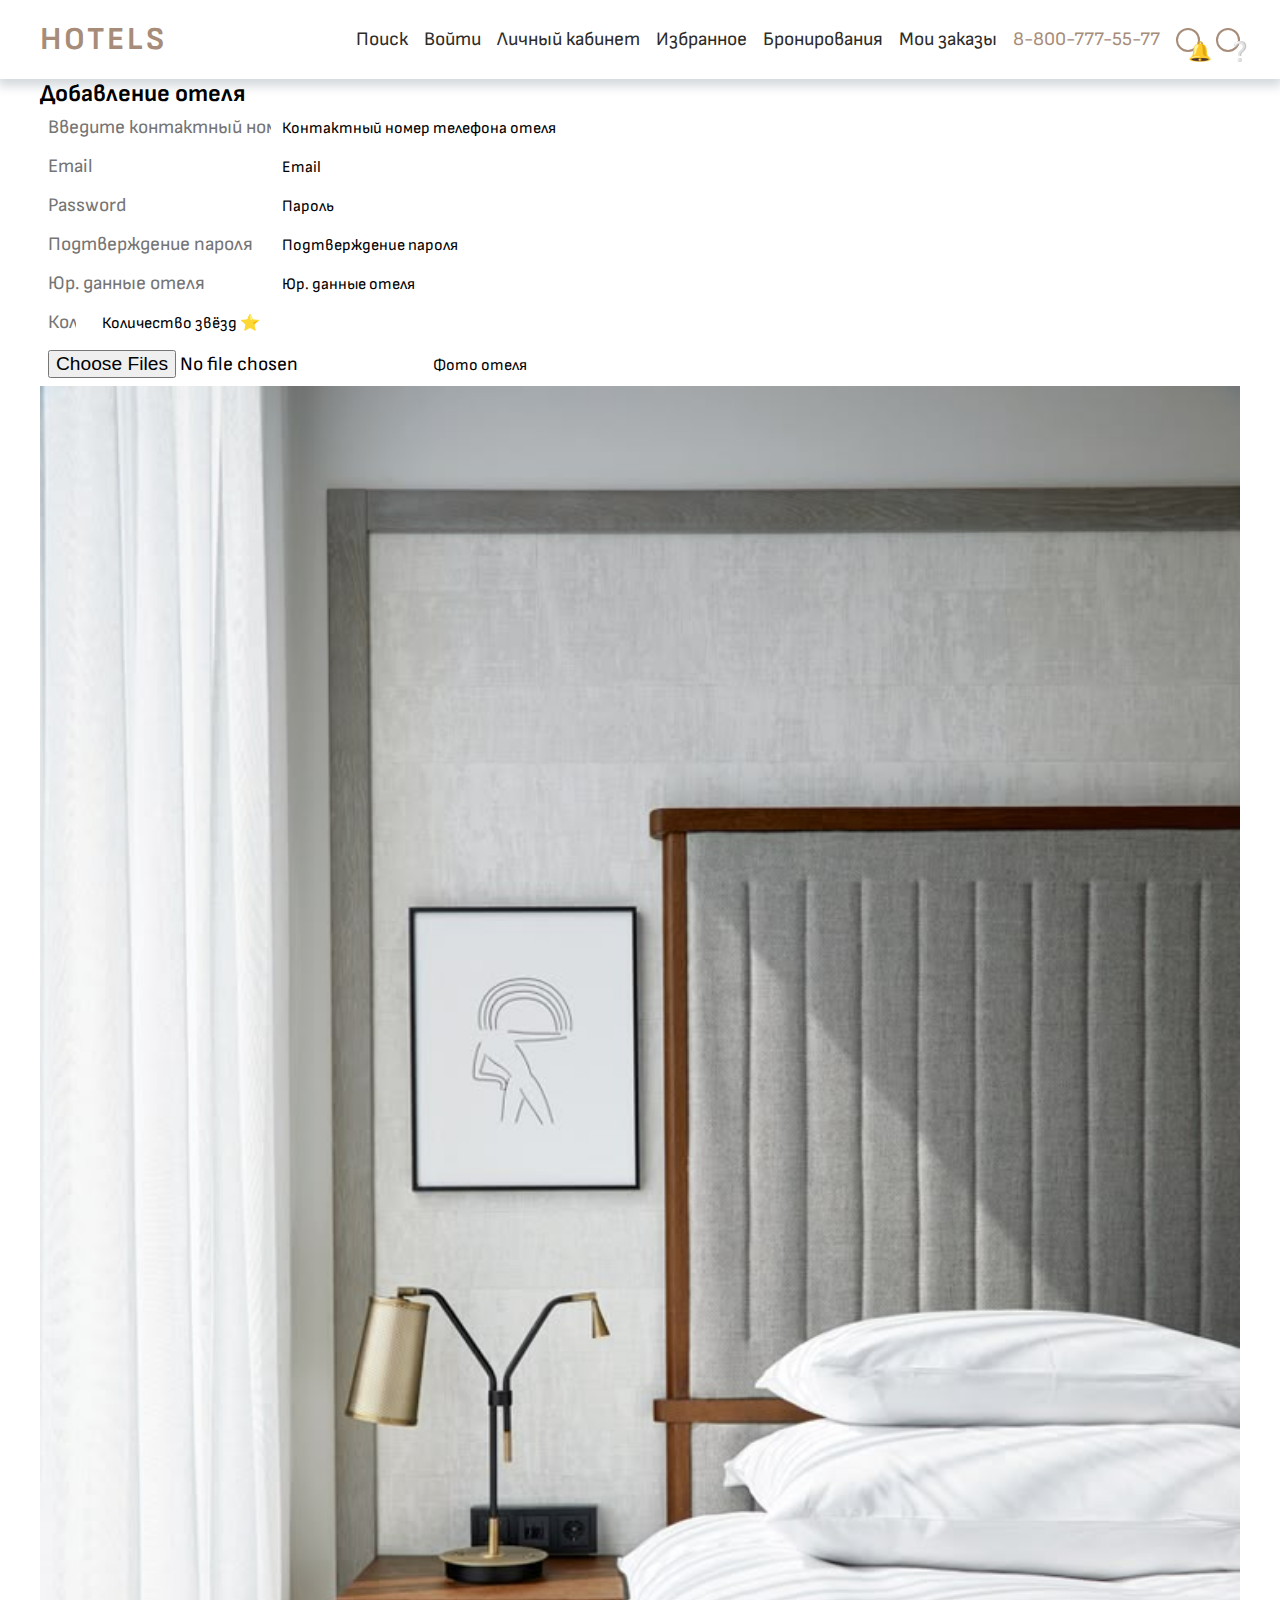
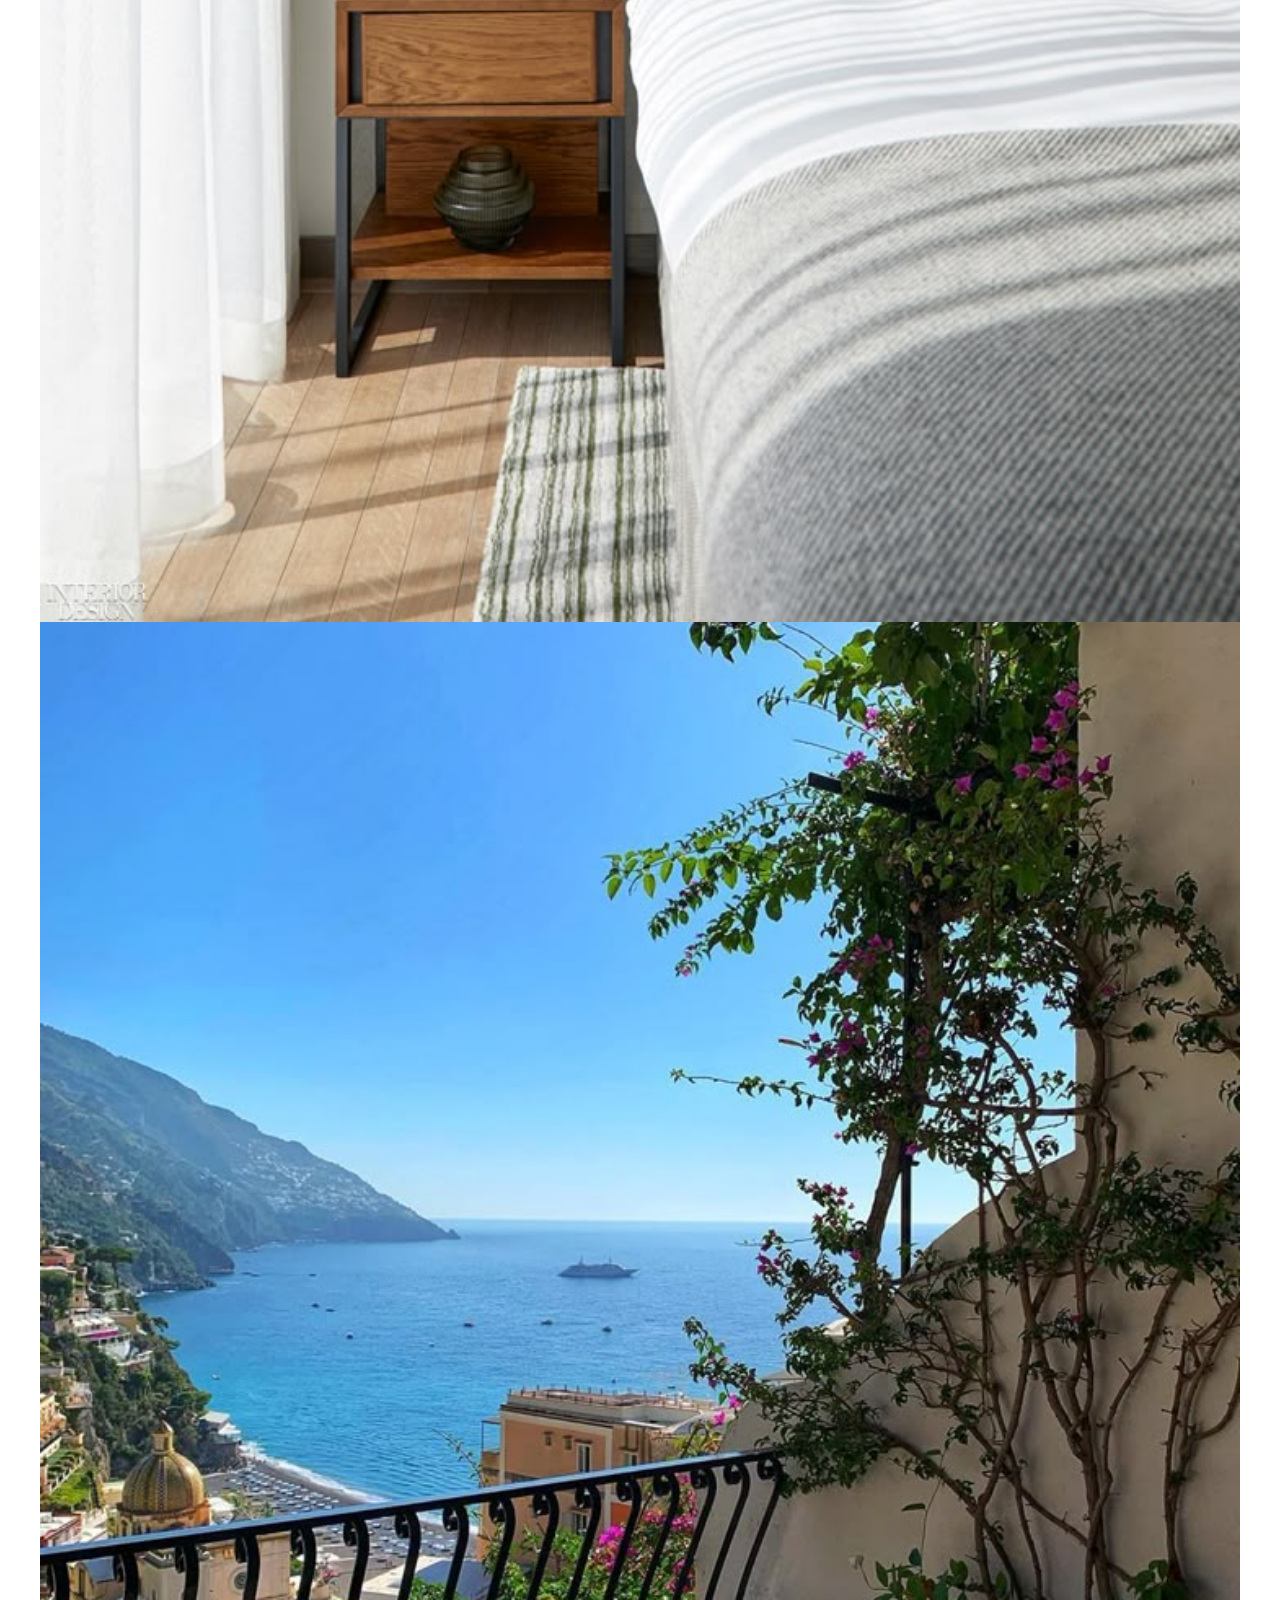
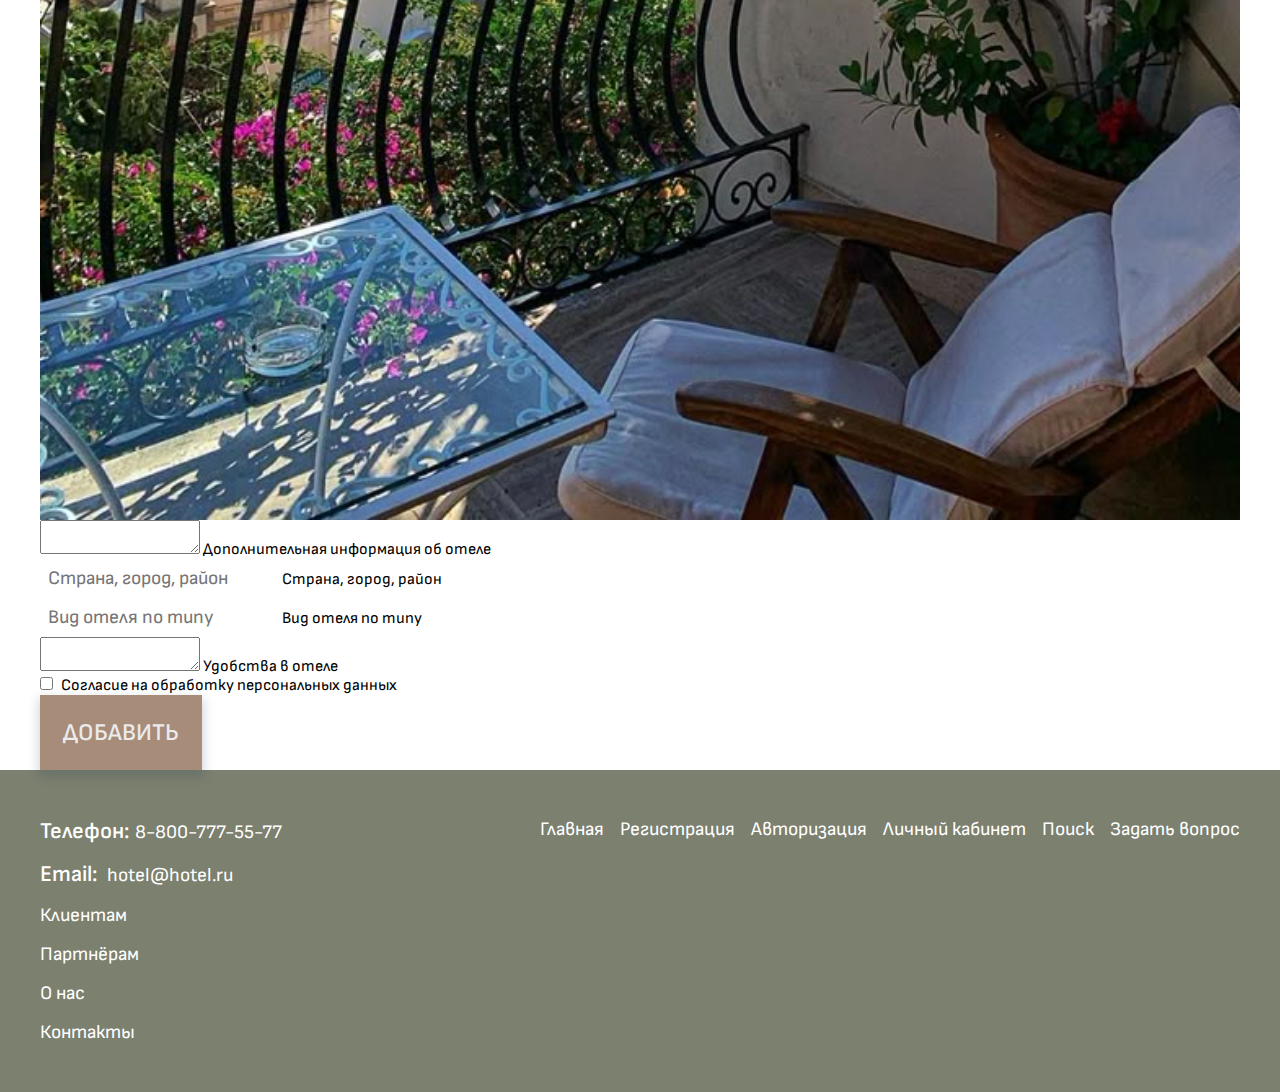
==== add.html @ d072e989 "доделал главную страницу и страницы регистрации и входа" ====
<!DOCTYPE html>
<html lang="en">
	<head>
		<meta charset="UTF-8" />
		<meta name="viewport" content="width=device-width, initial-scale=1.0" />
		<title>Document</title>
		<link rel="stylesheet" href="./style.css" />
	</head>
	<body>
		<header>
			<div class="container">
				<div class="logo">HOTELS</div>
				<nav>
					<ul>
						<li><a href="./search.html">Поиск</a></li>
						<li><a href="./login.html">Войти</a></li>
						<li><a href="./profile.html">Личный кабинет</a></li>
						<li><a href="#">Избранное</a></li>
						<li><a href="#">Бронирования</a></li>
						<li><a href="./orders-management.html">Мои заказы</a></li>
						<li><span class="header__nav-item">8-800-777-55-77</span></li>
						<li>
							<a class="header__link-icon" href="#">🔔</a>
						</li>
						<li>
							<a class="header__link-icon" href="#">❔</a>
						</li>
					</ul>
				</nav>
			</div>
		</header>
		<main>
			<div class="container">
				<h2>Добавление отеля</h2>
				<div class="add__box1">
					<div class="add__input-wrapper">
						<input type="tel" id="add__tel" placeholder="Введите контактный номер" />
						<label for="add__tel">Контактный номер телефона отеля</label>
					</div>
					<div class="add__input-wrapper">
						<input type="email" id="add__email" placeholder="Email" />
						<label for="add__email">Email</label>
					</div>
					<div class="add__input-wrapper">
						<input type="password" id="add__password" placeholder="Password" />
						<label for="add__password">Пароль</label>
					</div>
					<div class="add__input-wrapper">
						<input type="password" id="add__password-confirm" placeholder="Подтверждение пароля" />
						<label for="add__password-confirm">Подтверждение пароля</label>
					</div>
				</div>
				<div class="add__box2">
					<div class="add__input-wrapper">
						<input type="text" id="add__ur" placeholder="Юр. данные отеля" />
						<label for="add__ur">Юр. данные отеля</label>
					</div>
					<div class="add__input-wrapper">
						<input type="number" min="1" max="5" id="add__star" placeholder="Количество звёзд" />
						<label for="add__star">Количество звёзд ⭐</label>
					</div>
					<div class="add__input-wrapper">
						<input type="file" max="3" multiple id="add__foto" />
						<label for="add__foto">Фото отеля</label>
						<div class="add__foto-box">
							<img
								src="./img/DeSallesFlint Infuses Puro Warsaw Hotel With Eclectic, Informal Aesthetic - Interior Design.jpg"
								alt="foto"
							/>
							<img src="./img/загруженное.jpg" alt="foto" />
						</div>
					</div>
				</div>
				<div class="add__box3">
					<div class="add__input-wrapper">
						<textarea id="add__dop"></textarea>
						<label for="add__dop">Дополнительная информация об отеле</label>
					</div>
					<div class="add__input-wrapper">
						<input type="text" id="add__address" placeholder="Страна, город, район" />
						<label for="add__address">Страна, город, район</label>
					</div>
					<div class="add__input-wrapper">
						<input type="text" id="add__type" placeholder="Вид отеля по типу" />
						<label for="add__type">Вид отеля по типу</label>
					</div>
					<div class="add__input-wrapper">
						<textarea id="add__ud"></textarea>
						<label for="add__ud">Удобства в отеле</label>
					</div>
				</div>
				<p>
					<input type="checkbox" id="reg__personal" /><label for="reg__personal"
						>Согласие на обработку персональных данных</label
					>
				</p>
				<button>Добавить</button>
			</div>
		</main>
		<footer>
			<div class="container">
				<div class="footer__contact">
					<p><span>Телефон:</span>8-800-777-55-77</p>
					<p><span>Email:</span> hotel@hotel.ru</p>
					<p><a href="#">Клиентам</a></p>
					<p><a href="#">Партнёрам</a></p>
					<p><a href="#">О нас</a></p>
					<p><a href="#">Контакты</a></p>
				</div>
				<div class="footer__nav">
					<a href="./index.html">Главная</a>
					<a href="./register.html">Регистрация</a>
					<a href="./login.html">Авторизация</a>
					<a href="./profile.html">Личный кабинет</a>
					<a href="./search.html">Поиск</a>
					<a href="#">Задать вопрос</a>
				</div>
			</div>
		</footer>
	</body>
</html>
---- style.css ----
:root {
	--black: #2d2c2a;
	--white: #ebebeb;
	--green: #7c806f;
	--brown: #a78c79;
	--stone: #c7c2bc;
	--shadow: 0px 5px 10px 2px rgba(34, 60, 80, 0.2);
	--min-text: 1rem;
	--def-text: 1.2rem;
	--large-text: 1.5rem;
	--title: 1.8rem;
}

@font-face {
	font-family: "Sofia";
	src: url(./fonts/SofiaSans-VariableFont_wght.ttf);
}

* {
	padding: 0;
	margin: 0;
	box-sizing: border-box;
	font-family: "Sofia";
}
html {
	font-size: 16px;
}

body {
	width: 100%;
	min-height: 100vh;
	overflow-x: hidden;
}

.container {
	width: 100%;
	max-width: 1900px;
	padding: 0px 40px;
	margin: 0 auto;
}
ul {
	list-style-type: none;
}
a {
	color: var(--black);
	text-decoration: none;
	font-size: var(--def-text);
	border-bottom: 1px solid transparent;
	transition: 0.3s;
}
a:active {
	color: var(--black);
}
a:hover {
	border-bottom: 1px solid var(--black);
}
header {
	display: flex;
	padding: 20px 0px;
	width: 100%;
	box-shadow: var(--shadow);
}
section {
	padding: 4rem 0px;
}
button {
	background: var(--brown);
	color: var(--white);
	text-transform: uppercase;
	padding: 1.3rem;
	font-size: var(--large-text);
	border: none;
	transition: 0.3s;
	border: 2px solid transparent;
	cursor: pointer;
	font-weight: 600;
	box-shadow: var(--shadow);
}
button:hover {
	border: 2px solid var(--brown);
	background: white;
	color: var(--black);
}
button.second {
	background: white;
	color: var(--black);
	border: none;
}
button.three {
	background: var(--green);
	border: 2px solid var(--green);
	color: white;
}
button.three:hover {
	border: none;
	background: white;
	border: 2px solid var(--green);
	color: var(--green);
}
button.second:hover {
	background: var(--black);
	color: white;
}
input {
	border: none;
	outline: none;
	padding: 0.5rem;
	border-radius: 0.2rem;
	font-size: var(--def-text);
	transition: 0.3s;
}
input:focus {
	box-shadow: var(--shadow);
}
img {
	display: block;
	width: 100%;
	height: 100%;
	object-fit: cover;
	object-position: center;
}
header .container {
	width: 100%;
	flex-direction: row;
	justify-content: space-between;
	display: flex;
}
.logo {
	font-size: 2rem;
	font-weight: 700;
	letter-spacing: 3px;
	color: var(--brown);
}

nav ul {
	display: flex;
	flex-direction: row;
	justify-content: space-between;
	gap: 1rem;
	align-items: center;
	height: 100%;
}
a.header__link-icon {
	display: flex;
	border-bottom: none;
	border-radius: 100%;
	padding: 10px;
	border: 2px solid var(--brown);
	width: 20px;
	height: 20px;
}
a.header__link-icon:hover {
	background-color: var(--brown);
	border-bottom: none;
	border: 2px solid var(--brown);
}
.header__nav-item {
	font-size: var(--def-text);
	color: var(--brown);
}
.slider-sec {
}

.slider {
	display: flex;
	gap: 2rem;
}
.slider__info {
	width: 50%;
	padding-top: 5rem;
}
.slider__info h2 {
	font-size: 3rem;
	margin-bottom: 1.5rem;
}
.slider__info-dop-item:first-child {
	border-right: 2px solid var(--black);
	padding-right: 1rem;
}
.slider__info-dop-item:last-child {
	padding-left: 1rem;
}
.slider__info-dop {
	font-size: 2rem;
	display: flex;
	margin-bottom: 2rem;
}
.slider__info-desc {
	margin-bottom: 4rem;
	font-size: var(--def-text);
}
.slider__main {
	width: 50%;
}
.slider__nav {
	height: 3rem;
	display: flex;
	width: 100%;
	margin-bottom: 2rem;
	align-items: center;
	gap: 1rem;
}
.slider__nav-row {
	font-size: 2rem;
	cursor: pointer;
	color: var(--brown);
}
.slider__nav-pag {
	display: flex;
	gap: 1rem;
}
.slider__nav-pag-item.active {
	background: var(--green);
}
.slider__nav-pag-item {
	display: flex;
	background: var(--brown);
	color: white;
	align-items: center;
	justify-content: center;
	padding: 0.7rem;
	height: fit-content;
	cursor: pointer;
}
.slider__items {
	display: flex;
	gap: 3rem;
}
.slider__item {
	flex: 0 0 40%;
	box-shadow: var(--shadow);
	min-width: 15rem;
}
.main {
	transform: scale(1.05);
}
.fast-search__sec {
	background-color: var(--brown);
	box-shadow: var(--shadow);
	position: relative;
}
.fast-search__sec .container {
	display: flex;
	flex-direction: row;
	justify-content: space-between;
}
.fast-search__sec h3 {
	text-align: center;
	color: white;
	font-size: 3rem;
	margin-bottom: 0.5rem;
}
.search-box {
	width: 60%;
}
.search-box__box {
	height: 100%;
	width: 100%;
	position: relative;
	display: flex;
	gap: 1rem;
}
.fast-search__sec button {
	font-size: var(--def-text);
	padding: 0.5rem;
}
.search-box input {
	width: 100%;
}

.suggestions {
	display: none;
	position: absolute;
	top: 4.1rem;
	left: 0;
	right: 0;
	background: white;
	border: 1px solid #ccc;
	border-top: none;
	z-index: 10;
}

.suggestions li {
	padding: 0.5rem;
	transition: 0.3s;
	cursor: pointer;
}

.suggestions li:hover {
	background: var(--green);
	color: white;
}

.search-box:focus-within .suggestions {
	display: block;
}
.facts__sec {
	background: var(--white);
}
.facts__sec h2 {
	font-size: 2.5rem;
	color: white;
	width: fit-content;
	padding: 1rem;
	margin: auto;
	border-bottom: 4px solid var(--green);
	color: var(--green);
}

.facts__wrapp {
	margin: 5rem auto;
	display: flex;
	gap: 3rem;
	justify-content: space-between;
}
.fact {
	display: flex;
	align-items: center;
	justify-content: center;
	background: var(--brown);
	color: white;
	border-radius: 0.2rem;
	padding: 5rem;
	box-shadow: var(--shadow);
	font-size: var(--large-text);
	text-align: center;
}
.fact.one {
}
.fact.two {
	background-color: var(--green);
}
.fact.three {
	color: white;
	background: var(--black);
}

.cards__sec {
	background: var(--green);
}
.cards__sec h2 {
	text-align: center;
	color: var(--black);
	font-size: 3rem;
	margin-bottom: 1.5rem;
}
.cards {
	flex-wrap: wrap;
	display: flex;
	justify-content: center;
	gap: 2rem;
	max-width: 1600px;
	margin: 0 auto;
}
.card {
	flex: 1 1 calc(25% - 2rem);
	max-width: calc(25% - 2rem);
	box-shadow: var(--shadow);
	padding: 3px;
	border-radius: 0.5rem;
	background: var(--black);
	min-width: 300px;
}
.card__img-wrapp {
	width: 100%;
	aspect-ratio: 1/1;
}
.card__img-wrapp a {
	border: none;
}
.card__img {
	border-radius: 0.5rem 0.5rem 0px 0px;
}
.card__info {
	border-radius: 0px 0px 0.5rem 0.5rem;
	background: var(--brown);
	padding: 1rem;
	color: var(--black);
}
.card__city {
	font-size: var(--large-text);
	margin-bottom: 0.5rem;
}
.card__contact {
	font-size: var(--def-text);
}
.card__price {
	font-size: var(--def-text);
	text-align: right;
	font-weight: 600;
}
.search__sec .container {
	display: flex;
	justify-content: center;
	gap: 2rem;
	flex-wrap: wrap;
}
.search-form {
	flex-shrink: 1;
	border-radius: 0.4rem;
	display: flex;
	width: 60%;
	min-width: 655px;
	max-width: 700px;
	box-shadow: var(--shadow);
	height: 500px;
}
.search-form img {
	width: 50%;
	border-radius: 0.4rem 0px 0px 0.4rem;
}
.search-field {
	width: 100%;
	padding: 2rem;
	display: flex;
	flex-direction: column;
	gap: 2rem;
}
.sub-field #sub__personal {
	margin-right: 0.3rem;
}
.search-field h4 {
	font-size: 2.5rem;
}
.search-input {
	width: 100%;
}

.search-button {
	margin-top: auto;
}

/*  */
.sub-form {
	flex-shrink: 1;
	flex-grow: 1;
	border-radius: 0.4rem;
	display: flex;
	width: 30%;
	max-width: 600px;
	min-width: 400px;
	box-shadow: var(--shadow);
	height: 400px;
}
.sub-form img {
	width: 50%;
	border-radius: 0.4rem 0px 0px 0.4rem;
}
.sub-field {
	width: 100%;
	padding: 2rem;
	display: flex;
	flex-direction: column;
	gap: 1rem;
}
.sub-field h4 {
	font-size: 2.5rem;
}
.sub-input {
	width: 100%;
}

.sub-button {
	margin-top: auto;
}

footer {
	width: 100%;
	background: var(--green);
	padding: 3rem 0px;
}

footer .container {
	display: flex;
	gap: 2rem;
	justify-content: space-between;
}
.footer__nav {
	display: flex;
	gap: 1rem;
	height: fit-content;
}
.footer__contact {
	display: flex;
	flex-direction: column;
	gap: 1rem;
}
footer p {
	font-size: var(--def-text);
	color: white;
}
footer span {
	font-weight: 600;
	margin-right: 0.4rem;
	font-size: calc(var(--def-text) + 0.2rem);
}
footer a {
	color: white;
}
footer a:hover {
	border-color: white;
}
footer a:active {
	color: white;
}

.login {
	box-shadow: var(--shadow);
	position: absolute;
	transform: translate(50%, -50%);
	top: 50%;
	right: 50%;
	border: 2px solid var(--green);
	border-radius: 1rem;
	padding: 2rem;
	display: flex;
	flex-direction: column;
	gap: 2rem;
}

.login h2 {
	margin-bottom: 1rem;
	text-align: center;
}
.login p {
	font-size: var(--def-text);
}
.login a {
	color: var(--brown);
}
.login a:hover {
	border-color: var(--brown);
}
.login span {
	padding: 0.6rem;
	color: rgba(255, 0, 0, 0.674);
}
.login__input-wrapp {
	display: flex;
	flex-direction: column;
}

.register {
	box-shadow: var(--shadow);
	position: absolute;
	transform: translate(50%, -50%);
	top: 50%;
	right: 50%;
	border: 2px solid var(--green);
	border-radius: 1rem;
	padding: 2rem;
	display: flex;
	flex-direction: column;
	gap: 2rem;
}

.register h2 {
	max-width: 400px;
	margin-bottom: 1rem;
	text-align: center;
	margin: 0 auto;
}
.register p {
	font-size: var(--def-text);
}
.register a {
	color: var(--brown);
}
.register a:hover {
	border-color: var(--brown);
}
.register span {
	padding: 0.6rem;
	color: rgba(255, 0, 0, 0.674);
}
.register__input-wrapp {
	display: flex;
	flex-direction: column;
}
#reg__personal {
	margin-right: 0.5rem;
}

.profile__infos-wrapp {
	display: flex;
	justify-content: space-between;
	gap: 1rem;
}
.profile__info,
.profile__stats {
	width: 40%;
	min-width: 600px;
}

.profile__h2 {
	font-size: 2rem;
	margin: 4rem 0px 0px 0px;
}

.profile,
.stats,
.bookings {
	padding: 2rem;
	border-radius: 10px;
	box-shadow: var(--shadow);
}

.profile-item {
	margin-bottom: 2rem;
	font-size: var(--large-text);
}

.profile-item span {
	font-weight: bold;
	font-size: 2rem;
}

.profile-item button {
	margin-left: 10px;
	padding: 5px 10px;
}
.profile {
	background: var(--brown);
	color: white;
}
.stats {
	background: var(--green);
	font-size: var(--large-text);
	color: white;
}
.stats__item {
	margin-bottom: 1rem;
}

.booking-group {
	margin-top: 2rem;
	padding: 1.5rem;
	border-radius: 10px;
}

.confirmed {
	background-color: #e7fce7;
	border: 2px solid #52c052;
}

.unconfirmed {
	background-color: #fffbe5;
	border: 2px dashed #ffcc00;
}

.booking {
	font-size: var(--large-text);
	background: white;
	display: flex;
	flex-direction: column;
	gap: 1rem;
	padding: 15px;
	margin: 15px 0;
	border-radius: 8px;
	box-shadow: 0 0 5px rgba(0, 0, 0, 0.1);
}

.booking img {
	width: 100%;
	max-width: 200px;
	aspect-ratio: 1/1;
	border-radius: 6px;
	margin-top: 10px;
}

.booking-actions {
	margin-top: 10px;
}

.booking-actions button {
	margin-right: 10px;
	padding: 5px 10px;
}
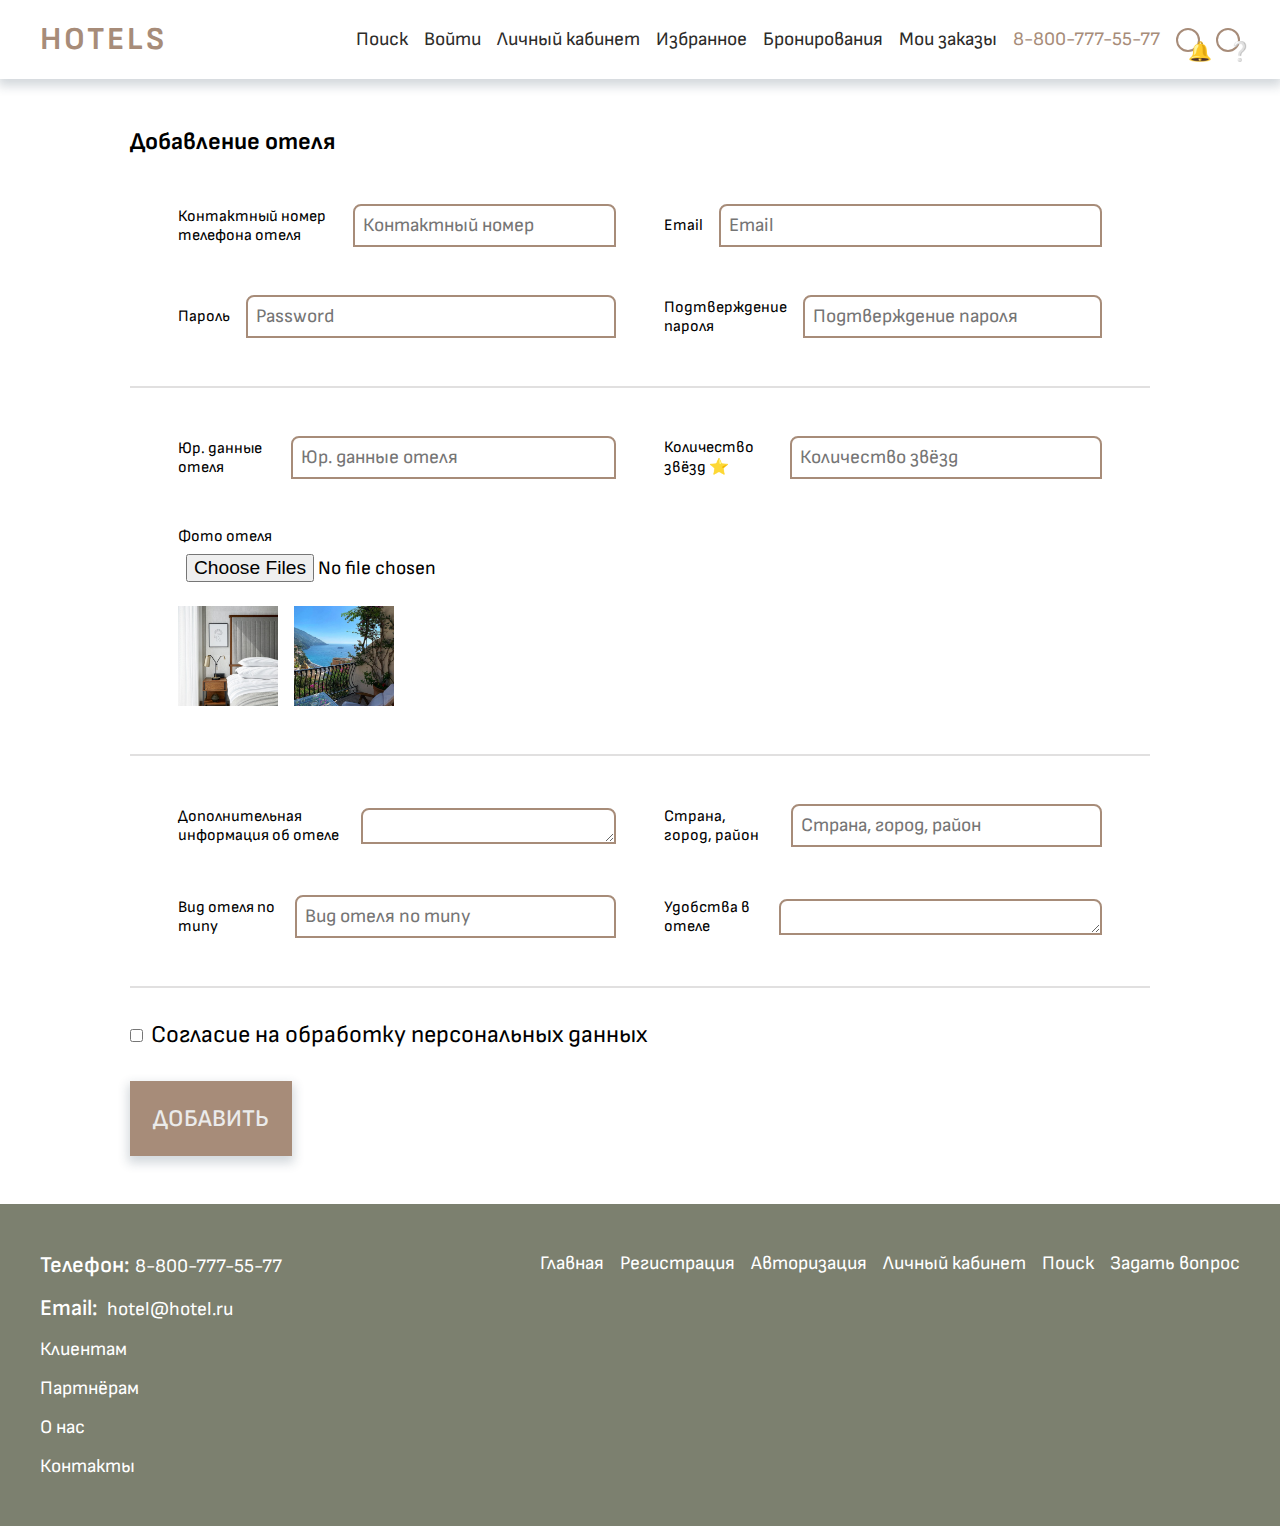
==== commit d48342ba: "commit" ====
--- a/add.html
+++ b/add.html
@@ -30,11 +30,11 @@
 			</div>
 		</header>
 		<main>
-			<div class="container">
+			<div class="container add">
 				<h2>Добавление отеля</h2>
 				<div class="add__box1">
 					<div class="add__input-wrapper">
-						<input type="tel" id="add__tel" placeholder="Введите контактный номер" />
+						<input type="tel" id="add__tel" placeholder="Контактный номер" />
 						<label for="add__tel">Контактный номер телефона отеля</label>
 					</div>
 					<div class="add__input-wrapper">
@@ -46,7 +46,11 @@
 						<label for="add__password">Пароль</label>
 					</div>
 					<div class="add__input-wrapper">
-						<input type="password" id="add__password-confirm" placeholder="Подтверждение пароля" />
+						<input
+							type="password"
+							id="add__password-confirm"
+							placeholder="Подтверждение пароля"
+						/>
 						<label for="add__password-confirm">Подтверждение пароля</label>
 					</div>
 				</div>
@@ -56,12 +60,18 @@
 						<label for="add__ur">Юр. данные отеля</label>
 					</div>
 					<div class="add__input-wrapper">
-						<input type="number" min="1" max="5" id="add__star" placeholder="Количество звёзд" />
+						<input
+							type="number"
+							min="1"
+							max="5"
+							id="add__star"
+							placeholder="Количество звёзд"
+						/>
 						<label for="add__star">Количество звёзд ⭐</label>
 					</div>
-					<div class="add__input-wrapper">
+					<div class="add__input-wrapper add__input-wrapper-img">
+						<label for="add__foto">Фото отеля</label>
 						<input type="file" max="3" multiple id="add__foto" />
-						<label for="add__foto">Фото отеля</label>
 						<div class="add__foto-box">
 							<img
 								src="./img/DeSallesFlint Infuses Puro Warsaw Hotel With Eclectic, Informal Aesthetic - Interior Design.jpg"
@@ -77,7 +87,11 @@
 						<label for="add__dop">Дополнительная информация об отеле</label>
 					</div>
 					<div class="add__input-wrapper">
-						<input type="text" id="add__address" placeholder="Страна, город, район" />
+						<input
+							type="text"
+							id="add__address"
+							placeholder="Страна, город, район"
+						/>
 						<label for="add__address">Страна, город, район</label>
 					</div>
 					<div class="add__input-wrapper">
@@ -89,7 +103,7 @@
 						<label for="add__ud">Удобства в отеле</label>
 					</div>
 				</div>
-				<p>
+				<p class="add__personal">
 					<input type="checkbox" id="reg__personal" /><label for="reg__personal"
 						>Согласие на обработку персональных данных</label
 					>
--- a/style.css
+++ b/style.css
@@ -676,3 +676,91 @@
 	margin-right: 10px;
 	padding: 5px 10px;
 }
+
+.add {
+	max-width: 1100px;
+	margin-top: 3rem;
+	margin-bottom: 3rem;
+}
+.add img {
+	width: 100px;
+	aspect-ratio: 1/1;
+}
+
+.add__box1,
+.add__box2,
+.add__box3 {
+	display: flex;
+	flex-wrap: wrap;
+	justify-content: space-between;
+	gap: 3rem;
+	border-bottom: 2px solid #2d2c2a25;
+	padding: 3rem;
+}
+
+.add__input-wrapper {
+	display: flex;
+	flex-flow: row-reverse;
+	flex: 1 1 45%;
+	gap: 1rem;
+	min-width: 300px;
+	align-items: center;
+	justify-content: start;
+}
+.add__input-wrapper input,
+textarea {
+	border-radius: 0.5rem 0.5rem 0rem 0rem;
+	width: 100%;
+	outline: none;
+	border: 2px solid var(--brown);
+}
+.add__input-wrapper-img {
+	display: block;
+}
+.add__input-wrapper-img input {
+	border: none;
+}
+.add__foto-box {
+	margin-top: 1rem;
+	display: flex;
+	gap: 1rem;
+}
+.add__personal {
+	margin-top: 2rem;
+	margin-bottom: 2rem;
+	font-size: var(--large-text);
+}
+
+.search__page-form {
+	flex-shrink: 1;
+	border-radius: 0.4rem;
+	display: flex;
+	width: 100%;
+	height: 500px;
+}
+.search__page-form img {
+	width: 50%;
+	border-radius: 0.4rem 0px 0px 0.4rem;
+}
+.search__page-field {
+	width: 100%;
+	padding: 2rem;
+	display: flex;
+	flex-direction: column;
+	gap: 2rem;
+}
+.sub-field #sub__personal {
+	margin-right: 0.3rem;
+}
+.search__page-field h4 {
+	font-size: 2.5rem;
+}
+.search__page-input {
+	width: 100%;
+	border-radius: 0.5rem 0.5rem 0rem 0rem;
+	border-bottom: 2px solid var(--green);
+}
+
+.search__page-button {
+	font-size: var(--def-text);
+}
